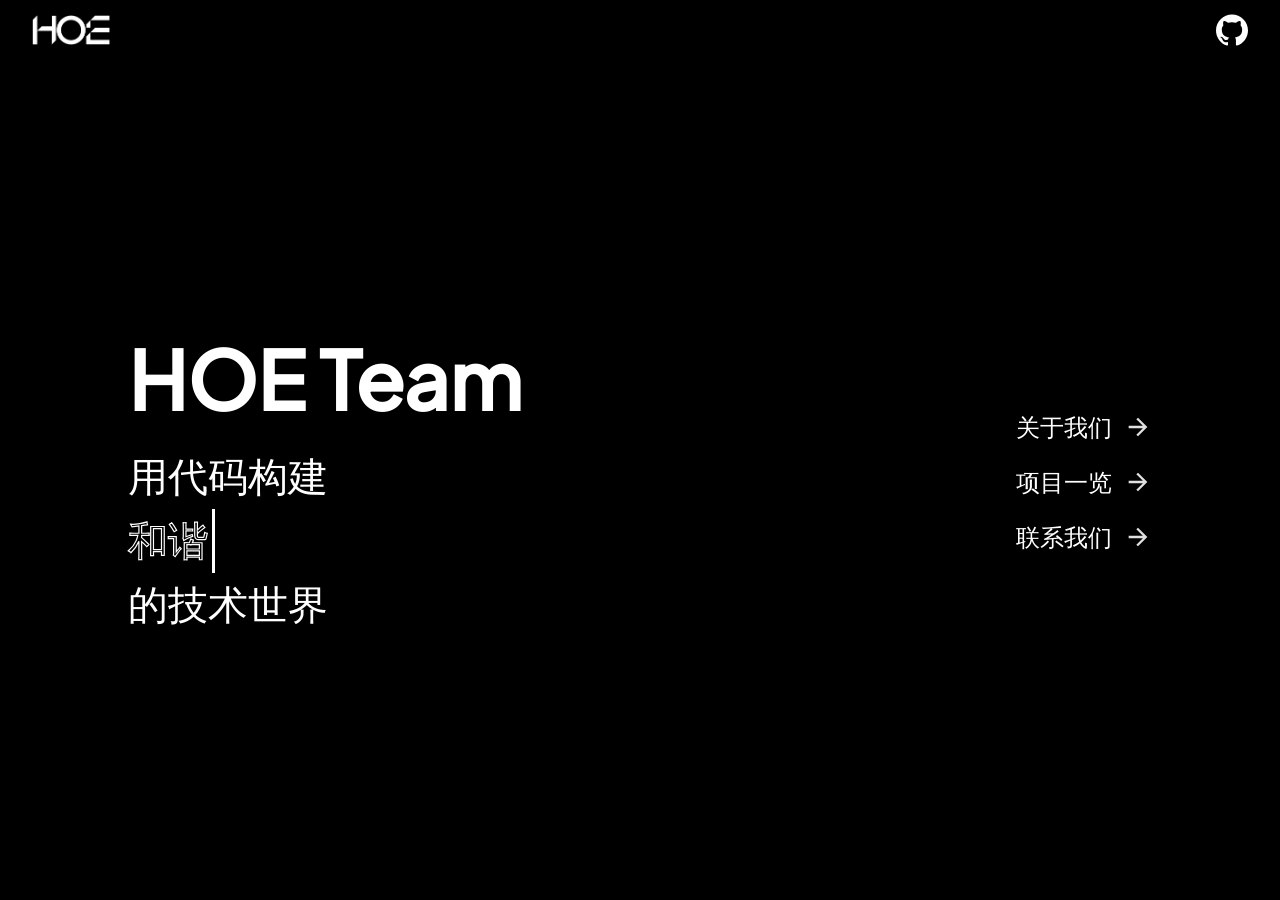
==== index.html @ a6adb295 "[add] add sth." ====
<!DOCTYPE html>
<html lang="zh-CN">
<head>
    <meta charset="UTF-8">
    <meta name="viewport" content="width=device-width, initial-scale=1.0">
    <title>HOE Team</title>
    <style>
        /* 1. 字体定义 */
        @font-face {
            font-family: 'Poppins-Bold';
            src: url('fonts/Poppins-Bold.ttf') format('truetype');
        }

        @font-face {
            font-family: 'Poppins-Medium';
            src: url('fonts/Poppins-Medium.ttf') format('truetype');
        }

        @font-face {
            font-family: 'PJS';
            src: url('./fonts/pjs.ttf') format('truetype');
        }

        * {
            margin: 0;
            padding: 0;
            box-sizing: border-box;
        }

        body {
            background-color: #000000;
            color: #FFFFFF;
            height: 100vh;
            width: 100vw;
            overflow: hidden;
            display: flex;
            flex-direction: column;
        }

        /* 2. 顶部导航栏 */
        .top-app-bar {
            height: 64px;
            padding: 0 32px;
            display: flex;
            justify-content: space-between;
            align-items: center;
        }

        .logo img {
            height: 30px;
            cursor: pointer;
        }

        .github-icon img {
            width: 32px;
            height: 32px;
            transition: opacity 0.3s;
        }

        .github-icon img:hover {
            opacity: 0.8;
        }

        .white-icon {
            filter: invert(1);
        }

        /* 3. 主体内容布局 */
        .content-container {
            flex: 1;
            display: flex;
            justify-content: space-between;
            align-items: center;
            padding: 0 10%;
        }

        .text-column {
            display: flex;
            flex-direction: column;
            align-items: flex-start;
        }

        .title {
            font-family: 'PJS', sans-serif;
            font-size: 5rem;
            margin-bottom: 16px;
        }

        .description-group {
            font-family: 'Poppins-Medium', sans-serif;
            font-size: 2.5rem;
            line-height: 1.6;
        }

        /* 描边文字 (Outline) */
        .outline-text {
            color: transparent;
            -webkit-text-stroke: 1.2px #FFFFFF;
            display: inline-block;
            min-height: 1.2em;
            border-right: 3px solid #FFFFFF;
            padding-right: 4px;
            animation: cursor-blink 0.8s infinite;
        }

        @keyframes cursor-blink {
            50% { border-color: transparent; }
        }

        /* 按钮组 */
        .button-group {
            display: flex;
            flex-direction: column;
            gap: 20px;
        }

        .learn-more {
            text-decoration: none;
            color: #FFFFFF;
            font-family: 'Poppins-Medium', sans-serif;
            font-size: 1.5rem;
            display: flex;
            align-items: center;
            gap: 12px;
            transition: transform 0.3s ease;
        }

        .learn-more:hover {
            transform: translateX(8px);
        }

        .arrow {
            width: 28px;
            height: 28px;
        }

        /* 4. 移动端适配修正 */
        @media (max-width: 900px) {
            .content-container {
                flex-direction: column;
                /* 向上移动的关键：将对齐方式改为居上，并增加顶部内边距 */
                justify-content: flex-start; 
                padding-top: 15vh; 
                align-items: flex-start;
                gap: 40px; /* 缩小文字与按钮组的间距 */
            }
            .title { font-size: 3.5rem; }
            .description-group { font-size: 1.8rem; }
            .button-group { gap: 15px; }
            .learn-more { font-size: 1.2rem; }
        }
    </style>
</head>
<body>

    <header class="top-app-bar">
        <a href="https://HOE-Team.github.io" class="logo">
            <img src="svg/hoe-team.svg" alt="HOE Team Logo">
        </a>
        <a href="https://github.com/HOE-Team" class="github-icon">
            <img src="svg/github.svg" alt="GitHub" class="white-icon">
        </a>
    </header>

    <main class="content-container">
        <div class="text-column">
            <h1 class="title">HOE Team</h1>
            <div class="description-group">
                <p class="filled-text">用代码构建</p>
                <p class="typewriter-container">
                    <span id="typewriter" class="outline-text"></span>
                </p>
                <p class="filled-text">的技术世界</p>
            </div>
        </div>

        <div class="button-group">
            <div class="action-button">
                <a href="about.html" class="learn-more">
                    关于我们
                    <img src="svg/arrow_forward.svg" class="white-icon arrow" alt="Arrow">
                </a>
            </div>
            
            <div class="action-button">
                <a href="projects.html" class="learn-more">
                    项目一览
                    <img src="svg/arrow_forward.svg" class="white-icon arrow" alt="Arrow">
                </a>
            </div>

            <div class="action-button">
                <a href="contact_us.html" class="learn-more">
                    联系我们
                    <img src="svg/arrow_forward.svg" class="white-icon arrow" alt="Arrow">
                </a>
            </div>
        </div>
    </main>

    <script src="script.js"></script>
</body>
</html>
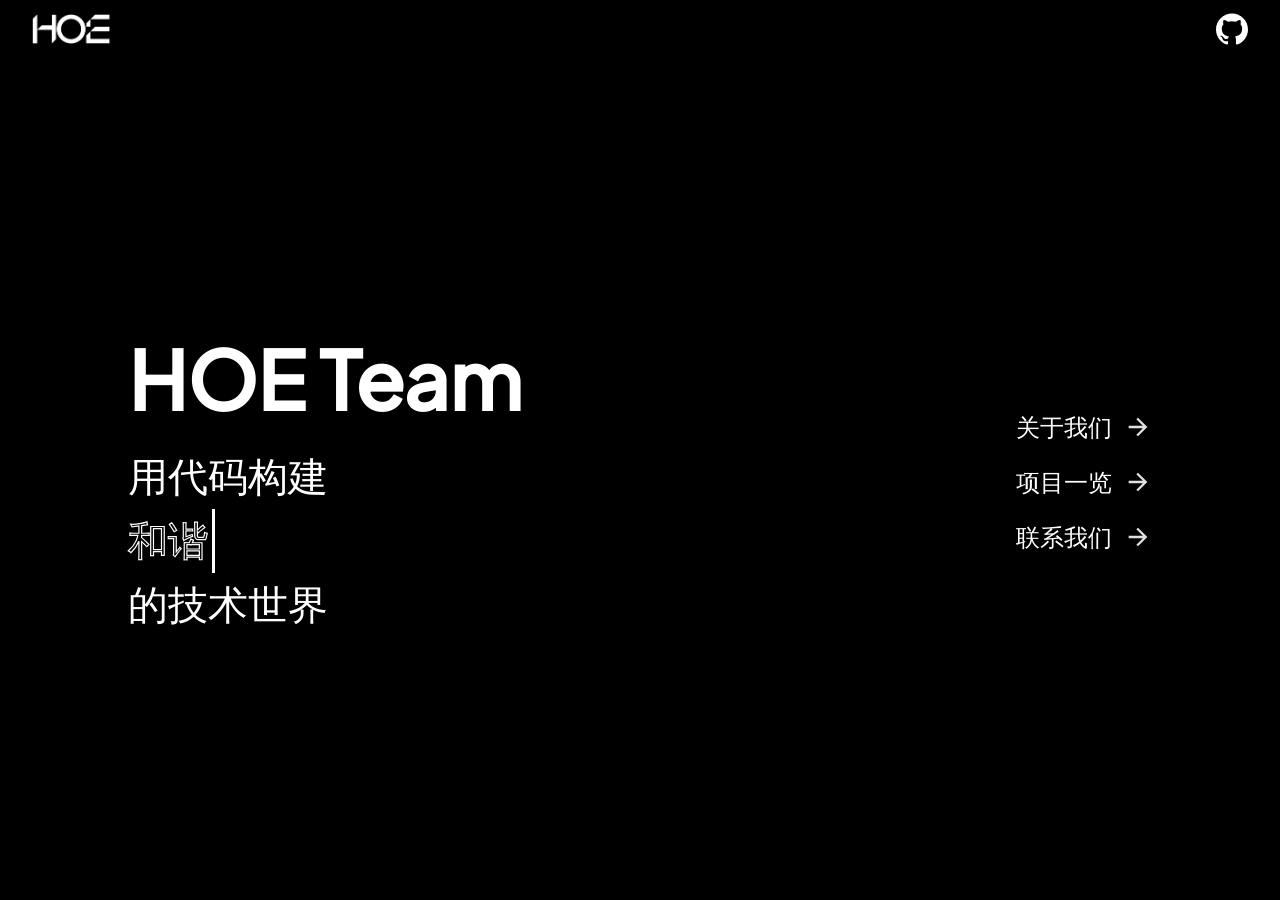
==== commit 4affcae2: "[chore] I don't want to write Commit Msg" ====
--- a/index.html
+++ b/index.html
@@ -4,152 +4,7 @@
     <meta charset="UTF-8">
     <meta name="viewport" content="width=device-width, initial-scale=1.0">
     <title>HOE Team</title>
-    <style>
-        /* 1. 字体定义 */
-        @font-face {
-            font-family: 'Poppins-Bold';
-            src: url('fonts/Poppins-Bold.ttf') format('truetype');
-        }
-
-        @font-face {
-            font-family: 'Poppins-Medium';
-            src: url('fonts/Poppins-Medium.ttf') format('truetype');
-        }
-
-        @font-face {
-            font-family: 'PJS';
-            src: url('./fonts/pjs.ttf') format('truetype');
-        }
-
-        * {
-            margin: 0;
-            padding: 0;
-            box-sizing: border-box;
-        }
-
-        body {
-            background-color: #000000;
-            color: #FFFFFF;
-            height: 100vh;
-            width: 100vw;
-            overflow: hidden;
-            display: flex;
-            flex-direction: column;
-        }
-
-        /* 2. 顶部导航栏 */
-        .top-app-bar {
-            height: 64px;
-            padding: 0 32px;
-            display: flex;
-            justify-content: space-between;
-            align-items: center;
-        }
-
-        .logo img {
-            height: 30px;
-            cursor: pointer;
-        }
-
-        .github-icon img {
-            width: 32px;
-            height: 32px;
-            transition: opacity 0.3s;
-        }
-
-        .github-icon img:hover {
-            opacity: 0.8;
-        }
-
-        .white-icon {
-            filter: invert(1);
-        }
-
-        /* 3. 主体内容布局 */
-        .content-container {
-            flex: 1;
-            display: flex;
-            justify-content: space-between;
-            align-items: center;
-            padding: 0 10%;
-        }
-
-        .text-column {
-            display: flex;
-            flex-direction: column;
-            align-items: flex-start;
-        }
-
-        .title {
-            font-family: 'PJS', sans-serif;
-            font-size: 5rem;
-            margin-bottom: 16px;
-        }
-
-        .description-group {
-            font-family: 'Poppins-Medium', sans-serif;
-            font-size: 2.5rem;
-            line-height: 1.6;
-        }
-
-        /* 描边文字 (Outline) */
-        .outline-text {
-            color: transparent;
-            -webkit-text-stroke: 1.2px #FFFFFF;
-            display: inline-block;
-            min-height: 1.2em;
-            border-right: 3px solid #FFFFFF;
-            padding-right: 4px;
-            animation: cursor-blink 0.8s infinite;
-        }
-
-        @keyframes cursor-blink {
-            50% { border-color: transparent; }
-        }
-
-        /* 按钮组 */
-        .button-group {
-            display: flex;
-            flex-direction: column;
-            gap: 20px;
-        }
-
-        .learn-more {
-            text-decoration: none;
-            color: #FFFFFF;
-            font-family: 'Poppins-Medium', sans-serif;
-            font-size: 1.5rem;
-            display: flex;
-            align-items: center;
-            gap: 12px;
-            transition: transform 0.3s ease;
-        }
-
-        .learn-more:hover {
-            transform: translateX(8px);
-        }
-
-        .arrow {
-            width: 28px;
-            height: 28px;
-        }
-
-        /* 4. 移动端适配修正 */
-        @media (max-width: 900px) {
-            .content-container {
-                flex-direction: column;
-                /* 向上移动的关键：将对齐方式改为居上，并增加顶部内边距 */
-                justify-content: flex-start; 
-                padding-top: 15vh; 
-                align-items: flex-start;
-                gap: 40px; /* 缩小文字与按钮组的间距 */
-            }
-            .title { font-size: 3.5rem; }
-            .description-group { font-size: 1.8rem; }
-            .button-group { gap: 15px; }
-            .learn-more { font-size: 1.2rem; }
-        }
-    </style>
+    <link rel="stylesheet" href="styles.css">
 </head>
 <body>
 
--- a/styles.css
+++ b/styles.css
@@ -0,0 +1,511 @@
+@font-face {
+    font-family: 'Poppins-Bold';
+    src: url('fonts/Poppins-Bold.ttf') format('truetype');
+    font-weight: bold;
+}
+
+@font-face {
+    font-family: 'Poppins-Medium';
+    src: url('fonts/Poppins-Medium.ttf') format('truetype');
+    font-weight: 500;
+}
+
+@font-face {
+    font-family: 'PJS';
+    src: url('./fonts/pjs.ttf') format('truetype');
+}
+
+* {
+    margin: 0;
+    padding: 0;
+    box-sizing: border-box;
+}
+
+body {
+    background-color: #000000;
+    color: #FFFFFF;
+    font-family: 'Poppins-Medium', sans-serif;
+    min-height: 100vh;
+    display: flex;
+    flex-direction: column;
+}
+
+.top-app-bar {
+    height: 64px;
+    padding: 0 32px;
+    display: flex;
+    justify-content: space-between;
+    align-items: center;
+}
+
+.logo img {
+    height: 30px;
+    cursor: pointer;
+}
+
+.github-icon img {
+    width: 32px;
+    height: 32px;
+    transition: opacity 0.3s;
+}
+
+.github-icon img:hover {
+    opacity: 0.8;
+}
+
+.white-icon {
+    filter: invert(1);
+}
+
+.about-content {
+    padding: 40px 10% 20px 10%;
+    display: flex;
+    flex-direction: column;
+    gap: 40px;
+    flex: 1;
+}
+
+.page-title {
+    font-family: 'Poppins-Bold', sans-serif;
+    font-size: clamp(2.5rem, 6vw, 4rem);
+}
+
+.section-title {
+    font-family: 'Poppins-Bold', sans-serif;
+    font-size: 1.8rem;
+    margin-bottom: 20px;
+    display: flex;
+    align-items: center;
+}
+
+.section-title::before {
+    content: "";
+    width: 5px;
+    height: 1.2em;
+    background-color: #FFFFFF;
+    margin-right: 15px;
+}
+
+.section-content {
+    font-size: 1.1rem;
+    line-height: 1.8;
+    color: #E0E0E0;
+    max-width: 900px;
+}
+
+.text-link {
+    color: #FFFFFF;
+    font-weight: bold;
+    text-decoration: underline;
+}
+
+.member-list {
+    display: flex;
+    flex-wrap: wrap;
+    gap: 20px;
+}
+
+.member-card {
+    display: flex;
+    align-items: center;
+    gap: 20px;
+    background: #111111;
+    padding: 24px;
+    border-radius: 16px;
+    min-width: 320px;
+    flex: 1;
+    max-width: 500px;
+    overflow: hidden;
+    border: 1px solid #222;
+}
+
+.avatar {
+    width: 72px;
+    height: 72px;
+    border-radius: 50%;
+    object-fit: cover;
+    background: #222;
+    border: 2px solid #333;
+    flex-shrink: 0;
+}
+
+.member-info {
+    flex: 1;
+    min-width: 0;
+}
+
+.member-name {
+    font-family: 'Poppins-Bold', sans-serif;
+    font-size: 1.25rem;
+    margin-bottom: 4px;
+    inline-size: 100%;
+    overflow-wrap: break-word;
+    word-break: break-all;
+}
+
+.member-info .member-role {
+    font-size: 0.9rem;
+    color: #AAAAAA;
+    line-height: 1.4;
+}
+
+.footer-nav {
+    margin-top: 60px;
+    padding: 40px 10%;
+    display: flex;
+    justify-content: space-between;
+    align-items: center;
+    border-top: 1px solid #222;
+    width: 100%;
+}
+
+.nav-link {
+    display: flex;
+    align-items: center;
+    gap: 12px;
+    text-decoration: none;
+    color: #FFFFFF;
+    font-weight: bold;
+    font-size: 1.2rem;
+    transition: transform 0.2s ease, opacity 0.2s;
+}
+
+.nav-link:hover { opacity: 0.7; }
+.nav-link.back:hover { transform: translateX(-8px); }
+.nav-link.forward:hover { transform: translateX(8px); }
+
+.copyright {
+    padding: 20px 0;
+    text-align: center;
+    font-size: 0.8rem;
+    color: #666666;
+    font-family: 'Poppins-Medium', sans-serif;
+    line-height: 1.6;
+}
+
+.copyright a { color: #666666; text-decoration: underline; }
+
+.content-container {
+    flex: 1;
+    display: flex;
+    justify-content: space-between;
+    align-items: center;
+    padding: 0 10%;
+}
+
+.text-column {
+    display: flex;
+    flex-direction: column;
+    align-items: flex-start;
+}
+
+.title {
+    font-family: 'PJS', sans-serif;
+    font-size: 5rem;
+    margin-bottom: 16px;
+}
+
+.description-group {
+    font-family: 'Poppins-Medium', sans-serif;
+    font-size: 2.5rem;
+    line-height: 1.6;
+}
+
+.outline-text {
+    color: transparent;
+    -webkit-text-stroke: 1.2px #FFFFFF;
+    display: inline-block;
+    min-height: 1.2em;
+    border-right: 3px solid #FFFFFF;
+    padding-right: 4px;
+    animation: cursor-blink 0.8s infinite;
+}
+
+@keyframes cursor-blink {
+    50% { border-color: transparent; }
+}
+
+.button-group {
+    display: flex;
+    flex-direction: column;
+    gap: 20px;
+}
+
+.learn-more {
+    text-decoration: none;
+    color: #FFFFFF;
+    font-family: 'Poppins-Medium', sans-serif;
+    font-size: 1.5rem;
+    display: flex;
+    align-items: center;
+    gap: 12px;
+    transition: transform 0.3s ease;
+}
+
+.learn-more:hover {
+    transform: translateX(8px);
+}
+
+.arrow {
+    width: 28px;
+    height: 28px;
+}
+
+.projects-content {
+    padding: 40px 10% 20px 10%;
+    display: flex;
+    flex-direction: column;
+    gap: 50px;
+    flex: 1;
+}
+
+.header-group { margin-bottom: 20px; }
+.page-subtitle { font-size: 1.2rem; color: #AAAAAA; margin-top: 10px; }
+
+.project-grid {
+    display: flex;
+    flex-wrap: wrap;
+    gap: 20px;
+}
+
+.project-card {
+    background: #111111;
+    padding: 28px;
+    border-radius: 16px;
+    min-width: 300px;
+    flex: 1;
+    max-width: 550px;
+    display: flex;
+    flex-direction: column;
+    gap: 12px;
+    border: 1px solid #222;
+}
+
+.project-name {
+    font-family: 'Poppins-Bold', sans-serif;
+    font-size: 1.4rem;
+}
+
+.project-desc {
+    font-size: 0.95rem;
+    color: #BBBBBB;
+    line-height: 1.6;
+    margin-bottom: 10px;
+}
+
+.link-group {
+    display: flex;
+    flex-direction: column;
+    gap: 12px;
+}
+
+.download-link {
+    text-decoration: none;
+    color: #FFFFFF;
+    font-weight: bold;
+    display: flex;
+    align-items: center;
+    gap: 8px;
+    transition: opacity 0.2s;
+    font-size: 1rem;
+}
+
+.download-link:hover { opacity: 0.7; }
+
+.oin-icon {
+    width: 18px;
+    height: 18px;
+    filter: invert(1);
+}
+
+.contact-content {
+    padding: 40px 10% 20px 10%;
+    display: flex;
+    flex-direction: column;
+    gap: 40px;
+    flex: 1;
+}
+
+.contact-section {
+    display: flex;
+    flex-direction: column;
+    gap: 12px;
+}
+
+.contact-label {
+    font-family: 'Poppins-Bold', sans-serif;
+    font-size: 1.5rem;
+    color: #FFFFFF;
+}
+
+.contact-text {
+    font-size: 1.1rem;
+    line-height: 1.8;
+    color: #E0E0E0;
+}
+
+.contact-link {
+    color: #FFFFFF;
+    text-decoration: underline;
+    font-weight: bold;
+    transition: opacity 0.2s;
+}
+
+.contact-link:hover { opacity: 0.7; }
+
+.divider {
+    height: 1px;
+    background-color: #333333;
+    width: 100%;
+    max-width: 600px;
+    margin: 10px 0;
+}
+
+.error-page {
+    flex: 1;
+    display: flex;
+    align-items: center;
+    justify-content: center;
+    padding: 40px 10%;
+}
+
+.error-content {
+    display: flex;
+    flex-direction: column;
+    align-items: center;
+    text-align: center;
+    gap: 20px;
+    max-width: 600px;
+}
+
+.error-code {
+    font-family: 'Poppins-Medium', sans-serif;
+    font-size: clamp(4rem, 12vw, 8rem);
+    line-height: 1;
+    position: relative;
+    color: #FFFFFF;
+    text-shadow: 0 0 8px rgba(255, 255, 255, 0.18);
+    animation: fluorescent-flicker 2.8s infinite;
+    font-weight: 400;
+}
+
+.error-code::before,
+.error-code::after {
+    content: '404';
+    position: absolute;
+    top: 0;
+    left: 0;
+    width: 100%;
+    overflow: hidden;
+    pointer-events: none;
+}
+
+.error-code::before {
+    color: #000000;
+    opacity: 0;
+    animation: fluorescent-pulse 2.8s infinite;
+}
+
+.error-code::after {
+    color: #FFFFFF;
+    opacity: 1;
+    animation: fluorescent-breath 2.8s infinite;
+}
+
+.error-message {
+    font-size: 1.1rem;
+    color: #AAAAAA;
+    line-height: 1.8;
+}
+
+.error-home-btn {
+    display: inline-flex;
+    align-items: center;
+    justify-content: center;
+    padding: 12px 24px;
+    border: 1px solid #FFFFFF;
+    border-radius: 0;
+    color: #FFFFFF;
+    text-decoration: none;
+    transition: transform 0.2s ease, background-color 0.2s ease;
+}
+
+.error-home-btn:hover {
+    transform: translateY(-2px);
+    background-color: rgba(255, 255, 255, 0.08);
+}
+
+.error-footer {
+    padding: 20px 0 40px;
+    text-align: center;
+    font-size: 0.8rem;
+    color: #666666;
+    font-family: 'Poppins-Medium', sans-serif;
+    line-height: 1.6;
+}
+
+@keyframes fluorescent-flicker {
+    0%, 100% { opacity: 1; filter: brightness(1); }
+    8% { opacity: 0.96; filter: brightness(0.9); }
+    12% { opacity: 0.75; filter: brightness(0.5); }
+    16% { opacity: 0.98; filter: brightness(1.05); }
+    24% { opacity: 0.82; filter: brightness(0.7); }
+    34% { opacity: 1; filter: brightness(1); }
+    48% { opacity: 0.68; filter: brightness(0.45); }
+    60% { opacity: 0.95; filter: brightness(0.95); }
+    72% { opacity: 0.78; filter: brightness(0.55); }
+    84% { opacity: 1; filter: brightness(1.02); }
+}
+
+@keyframes fluorescent-pulse {
+    0%, 100% { opacity: 0; }
+    10% { opacity: 0.18; }
+    18% { opacity: 0; }
+    32% { opacity: 0.1; }
+    48% { opacity: 0; }
+    66% { opacity: 0.16; }
+    78% { opacity: 0; }
+    90% { opacity: 0.12; }
+}
+
+@keyframes fluorescent-breath {
+    0%, 100% { opacity: 1; filter: brightness(1); }
+    10% { opacity: 0.9; filter: brightness(0.8); }
+    18% { opacity: 0.7; filter: brightness(0.45); }
+    24% { opacity: 1; filter: brightness(1.05); }
+    40% { opacity: 0.84; filter: brightness(0.7); }
+    56% { opacity: 0.62; filter: brightness(0.35); }
+    72% { opacity: 0.92; filter: brightness(0.9); }
+    84% { opacity: 0.76; filter: brightness(0.55); }
+}
+
+@media (max-width: 900px) {
+    .content-container {
+        flex-direction: column;
+        justify-content: flex-start;
+        padding-top: 15vh;
+        align-items: flex-start;
+        gap: 40px;
+    }
+    .title { font-size: 3.5rem; }
+    .description-group { font-size: 1.8rem; }
+    .button-group { gap: 15px; }
+    .learn-more { font-size: 1.2rem; }
+}
+
+@media (max-width: 768px) {
+    .about-content { padding-left: 6%; padding-right: 6%; }
+    .member-card { min-width: 100%; }
+    .footer-nav {
+        flex-direction: column;
+        align-items: flex-start;
+        gap: 24px;
+        padding-left: 6%;
+    }
+
+    .projects-content { padding-left: 6%; padding-right: 6%; }
+    .project-card { min-width: 100%; }
+
+    .contact-content { padding-left: 6%; padding-right: 6%; }
+    .footer-nav { padding-left: 6%; }
+}
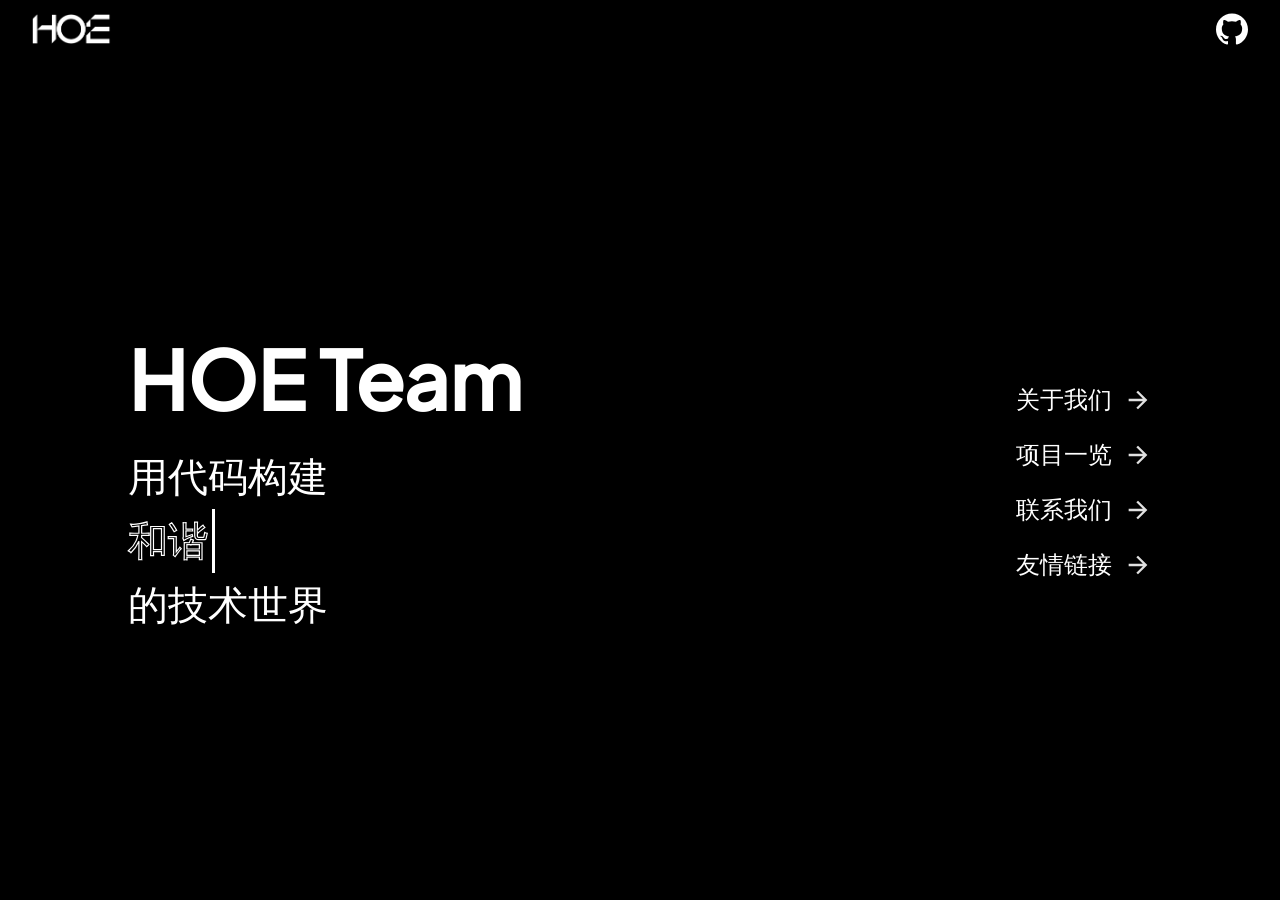
==== commit 864ddfdb: "[add] 我去我太感动了呜呜呜呜呜" ====
--- a/index.html
+++ b/index.html
@@ -3,6 +3,7 @@
 <head>
     <meta charset="UTF-8">
     <meta name="viewport" content="width=device-width, initial-scale=1.0">
+    <link rel="icon" href="./images/HOE_Team_Logo_2_small.png" type="image/png">
     <title>HOE Team</title>
     <link rel="stylesheet" href="styles.css">
 </head>
@@ -50,6 +51,13 @@
                     <img src="svg/arrow_forward.svg" class="white-icon arrow" alt="Arrow">
                 </a>
             </div>
+
+            <div class="action-button">
+                <a href="partners.html" class="learn-more">
+                    友情链接
+                    <img src="svg/arrow_forward.svg" class="white-icon arrow" alt="Arrow">
+                </a>
+            </div>
         </div>
     </main>
 
--- a/styles.css
+++ b/styles.css
@@ -100,9 +100,7 @@
 }
 
 .member-list {
-    display: flex;
-    flex-wrap: wrap;
-    gap: 20px;
+    display: block;
 }
 
 .member-card {
@@ -112,11 +110,13 @@
     background: #111111;
     padding: 24px;
     border-radius: 16px;
-    min-width: 320px;
-    flex: 1;
-    max-width: 500px;
+    width: 100%;
+    max-width: 100%;
+    min-width: 100%;
+    box-sizing: border-box;
     overflow: hidden;
     border: 1px solid #222;
+    margin-bottom: 20px;
 }
 
 .avatar {
@@ -433,15 +433,6 @@
 .error-home-btn:hover {
     transform: translateY(-2px);
     background-color: rgba(255, 255, 255, 0.08);
-}
-
-.error-footer {
-    padding: 20px 0 40px;
-    text-align: center;
-    font-size: 0.8rem;
-    color: #666666;
-    font-family: 'Poppins-Medium', sans-serif;
-    line-height: 1.6;
 }
 
 @keyframes fluorescent-flicker {
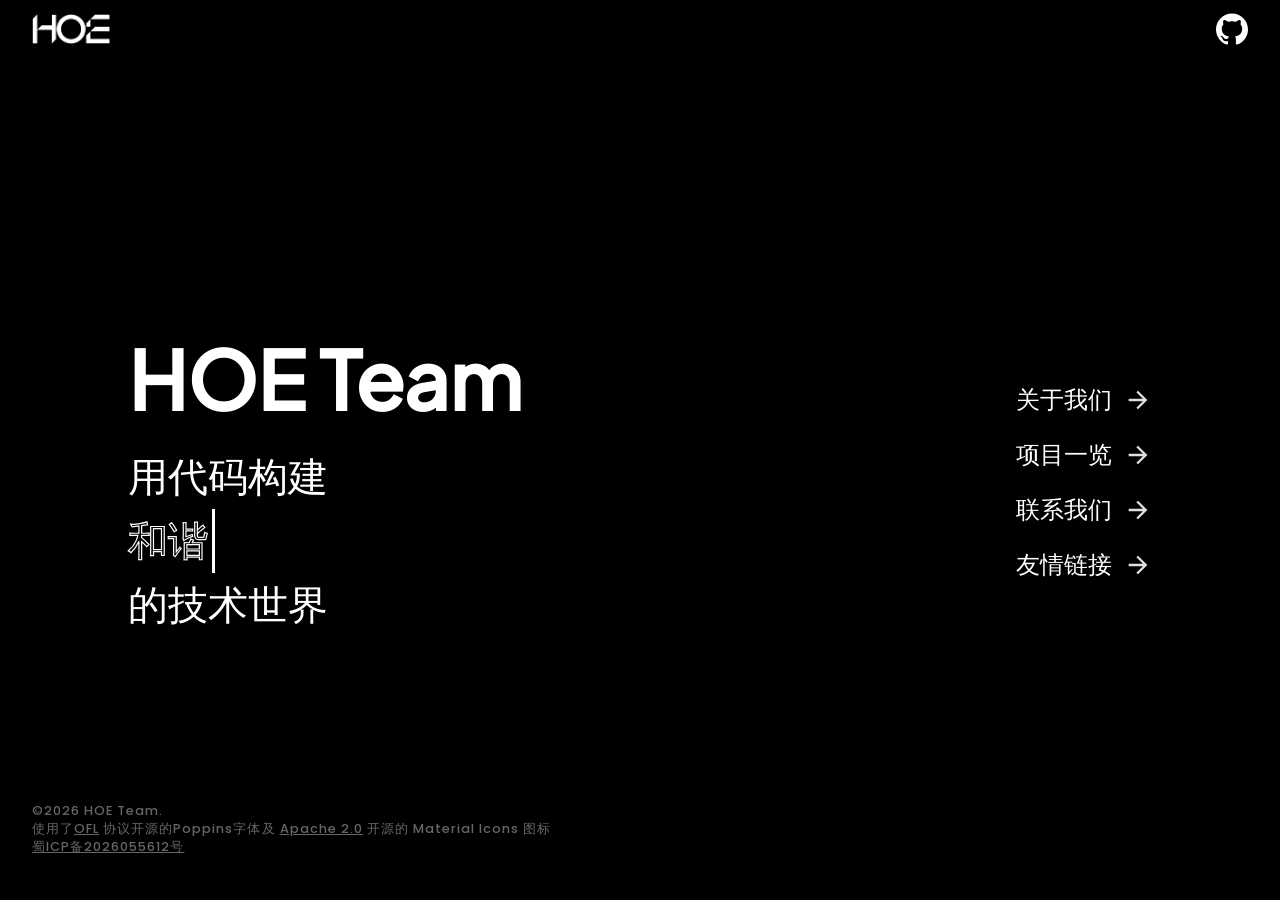
==== commit 501ab4ec: "[add] 增加悬挂ICP备案信息" ====
--- a/index.html
+++ b/index.html
@@ -61,6 +61,12 @@
         </div>
     </main>
 
+    <footer class="page-footer">
+        ©2026 HOE Team. <br>
+        使用了<a href="https://github.com/itfoundry/Poppins/blob/master/OFL.txt">OFL</a> 协议开源的Poppins字体及 <a href="https://www.apache.org/licenses/LICENSE-2.0">Apache 2.0</a> 开源的 Material Icons 图标</br>
+        <a href="https://beian.miit.gov.cn/" target="_blank">蜀ICP备2026055612号</a>
+    </footer>
+
     <script src="script.js"></script>
 </body>
 </html>
--- a/styles.css
+++ b/styles.css
@@ -159,6 +159,23 @@
     width: 100%;
 }
 
+
+.page-footer {
+    position: fixed;
+    left: 32px;
+    bottom: 24px;
+    z-index: 10;
+    color: #666666;
+    font-size: 0.8rem;
+    font-family: 'Poppins-Medium', sans-serif;
+    letter-spacing: 0.08em;
+    pointer-events: none;
+    padding: 20px 0;
+    text-align: left;
+}
+
+.page-footer a { color: #666666; text-decoration: underline; }
+
 .nav-link {
     display: flex;
     align-items: center;
@@ -297,6 +314,14 @@
     display: flex;
     flex-direction: column;
     gap: 12px;
+    margin-left: auto;
+    align-items: flex-end;
+}
+
+.program-group {
+    display: flex;
+    flex-direction: column;
+    gap: 12px;
 }
 
 .download-link {
@@ -316,6 +341,11 @@
     width: 18px;
     height: 18px;
     filter: invert(1);
+}
+
+.bili-icon {
+    width: 18px;
+    height: 18px;
 }
 
 .contact-content {
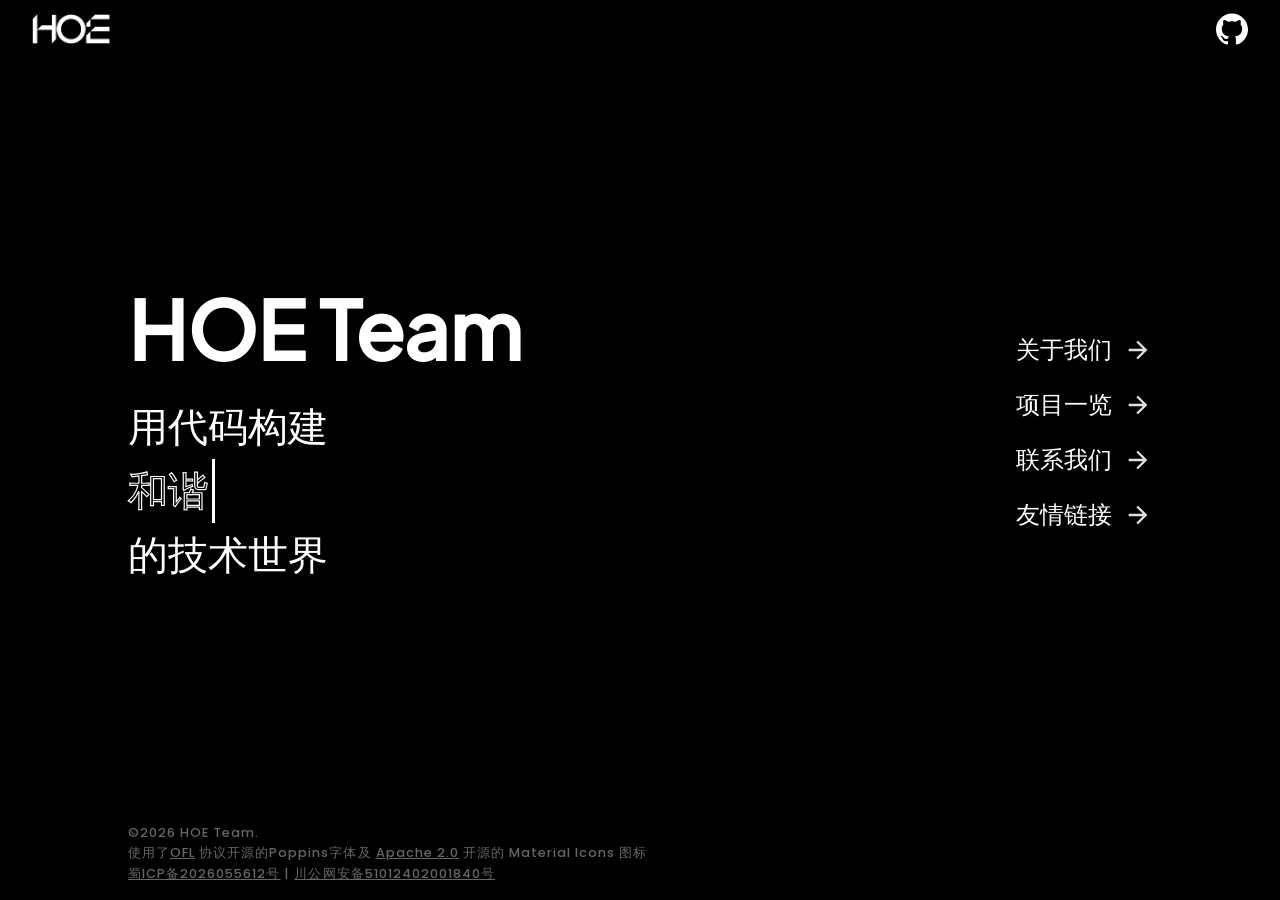
==== commit 44ce2617: "[add] 新增公安备案信息" ====
--- a/index.html
+++ b/index.html
@@ -7,7 +7,7 @@
     <title>HOE Team</title>
     <link rel="stylesheet" href="styles.css">
 </head>
-<body>
+<body class="index-page">
 
     <header class="top-app-bar">
         <a href="https://HOE-Team.github.io" class="logo">
@@ -64,7 +64,7 @@
     <footer class="page-footer">
         ©2026 HOE Team. <br>
         使用了<a href="https://github.com/itfoundry/Poppins/blob/master/OFL.txt">OFL</a> 协议开源的Poppins字体及 <a href="https://www.apache.org/licenses/LICENSE-2.0">Apache 2.0</a> 开源的 Material Icons 图标</br>
-        <a href="https://beian.miit.gov.cn/" target="_blank">蜀ICP备2026055612号</a>
+        <a href="https://beian.miit.gov.cn/" target="_blank">蜀ICP备2026055612号</a> | <a href="https://beian.mps.gov.cn/" target="_blank">川公网安备51012402001840号</a>
     </footer>
 
     <script src="script.js"></script>
--- a/styles.css
+++ b/styles.css
@@ -21,11 +21,23 @@
     box-sizing: border-box;
 }
 
+html, body {
+    height: 100%;
+    overflow: hidden;
+}
+
 body {
     background-color: #000000;
     color: #FFFFFF;
     font-family: 'Poppins-Medium', sans-serif;
     min-height: 100vh;
+    display: flex;
+    flex-direction: column;
+}
+
+.index-page {
+    height: 100vh;
+    overflow: hidden;
     display: flex;
     flex-direction: column;
 }
@@ -161,17 +173,18 @@
 
 
 .page-footer {
-    position: fixed;
-    left: 32px;
-    bottom: 24px;
-    z-index: 10;
+    position: relative;
+    z-index: 1;
     color: #666666;
     font-size: 0.8rem;
     font-family: 'Poppins-Medium', sans-serif;
     letter-spacing: 0.08em;
-    pointer-events: none;
-    padding: 20px 0;
+    pointer-events: auto;
+    padding: 10px 10% 16px;
     text-align: left;
+    width: 100%;
+    box-sizing: border-box;
+    line-height: 1.6;
 }
 
 .page-footer a { color: #666666; text-decoration: underline; }
@@ -203,11 +216,12 @@
 .copyright a { color: #666666; text-decoration: underline; }
 
 .content-container {
-    flex: 1;
+    flex: 1 1 auto;
+    min-height: 0;
     display: flex;
     justify-content: space-between;
     align-items: center;
-    padding: 0 10%;
+    padding: 0 10% 12px;
 }
 
 .text-column {
@@ -504,14 +518,20 @@
     .content-container {
         flex-direction: column;
         justify-content: flex-start;
-        padding-top: 15vh;
+        padding-top: 4vh;
+        padding-bottom: 12px;
         align-items: flex-start;
-        gap: 40px;
+        gap: 26px;
     }
     .title { font-size: 3.5rem; }
     .description-group { font-size: 1.8rem; }
     .button-group { gap: 15px; }
     .learn-more { font-size: 1.2rem; }
+    .page-footer {
+        padding-left: 6%;
+        padding-right: 6%;
+        padding-bottom: 10px;
+    }
 }
 
 @media (max-width: 768px) {
